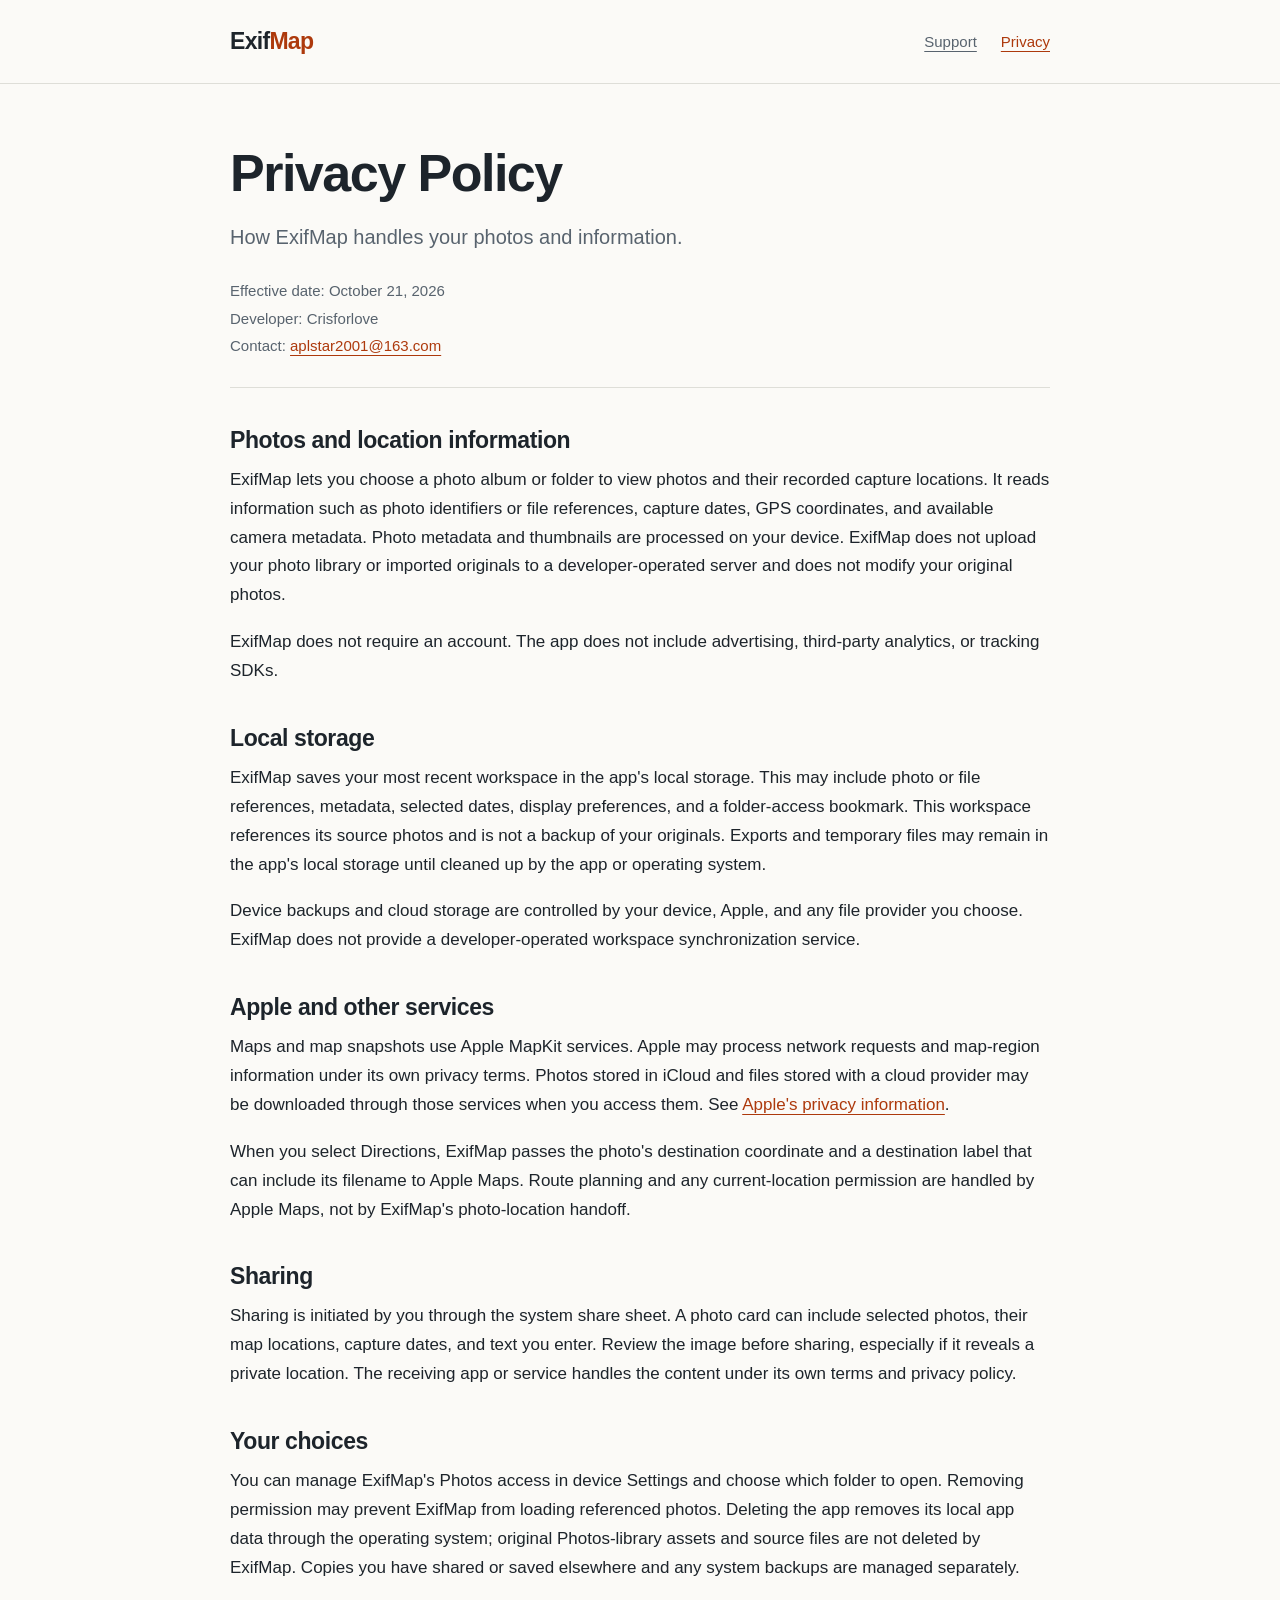
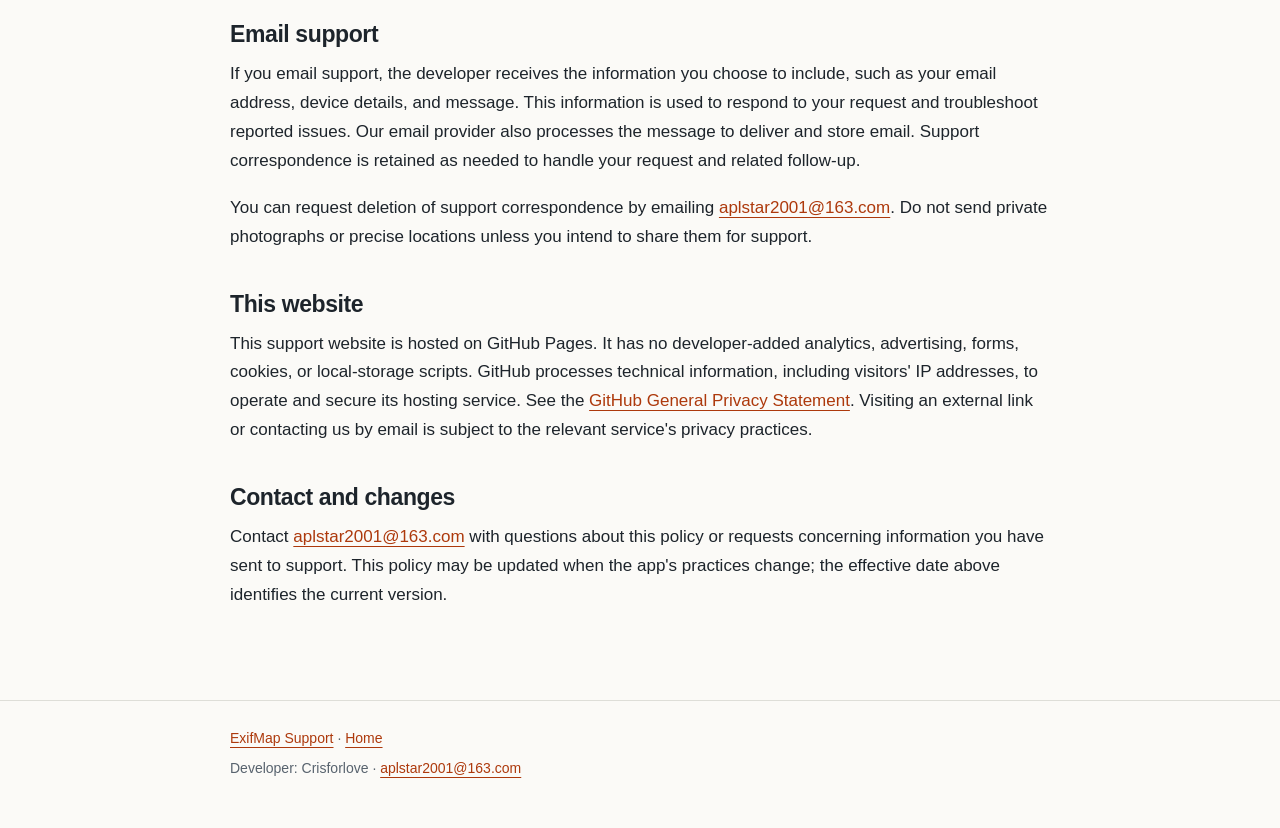
==== privacy.html @ 56ac5228 "添加 ExifMap 英文隐私政策和支持网页" ====
<!doctype html>
<html lang="en">
<head>
    <meta charset="utf-8">
    <meta name="viewport" content="width=device-width, initial-scale=1">
    <meta name="description" content="ExifMap privacy policy: on-device photo processing, local storage, Apple services, sharing, and contact information.">
    <title>Privacy Policy — ExifMap</title>
    <link rel="stylesheet" href="styles.css">
    <link rel="icon" href="favicon.svg" type="image/svg+xml">
</head>
<body>
    <header><nav class="wrap" aria-label="Main navigation"><a class="brand" href="./">Exif<span>Map</span></a><div class="nav-links"><a href="support.html">Support</a><a href="privacy.html" aria-current="page">Privacy</a></div></nav></header>
    <main class="wrap">
        <h1>Privacy Policy</h1>
        <p class="intro">How ExifMap handles your photos and information.</p>
        <div class="meta"><p>Effective date: October 21, 2026</p><p>Developer: Crisforlove</p><p>Contact: <a href="mailto:aplstar2001@163.com">aplstar2001@163.com</a></p></div>

        <h2>Photos and location information</h2>
        <p>ExifMap lets you choose a photo album or folder to view photos and their recorded capture locations. It reads information such as photo identifiers or file references, capture dates, GPS coordinates, and available camera metadata. Photo metadata and thumbnails are processed on your device. ExifMap does not upload your photo library or imported originals to a developer-operated server and does not modify your original photos.</p>
        <p>ExifMap does not require an account. The app does not include advertising, third-party analytics, or tracking SDKs.</p>

        <h2>Local storage</h2>
        <p>ExifMap saves your most recent workspace in the app's local storage. This may include photo or file references, metadata, selected dates, display preferences, and a folder-access bookmark. This workspace references its source photos and is not a backup of your originals. Exports and temporary files may remain in the app's local storage until cleaned up by the app or operating system.</p>
        <p>Device backups and cloud storage are controlled by your device, Apple, and any file provider you choose. ExifMap does not provide a developer-operated workspace synchronization service.</p>

        <h2>Apple and other services</h2>
        <p>Maps and map snapshots use Apple MapKit services. Apple may process network requests and map-region information under its own privacy terms. Photos stored in iCloud and files stored with a cloud provider may be downloaded through those services when you access them. See <a href="https://www.apple.com/legal/privacy/">Apple's privacy information</a>.</p>
        <p>When you select Directions, ExifMap passes the photo's destination coordinate and a destination label that can include its filename to Apple Maps. Route planning and any current-location permission are handled by Apple Maps, not by ExifMap's photo-location handoff.</p>

        <h2>Sharing</h2>
        <p>Sharing is initiated by you through the system share sheet. A photo card can include selected photos, their map locations, capture dates, and text you enter. Review the image before sharing, especially if it reveals a private location. The receiving app or service handles the content under its own terms and privacy policy.</p>

        <h2>Your choices</h2>
        <p>You can manage ExifMap's Photos access in device Settings and choose which folder to open. Removing permission may prevent ExifMap from loading referenced photos. Deleting the app removes its local app data through the operating system; original Photos-library assets and source files are not deleted by ExifMap. Copies you have shared or saved elsewhere and any system backups are managed separately.</p>

        <h2>Email support</h2>
        <p>If you email support, the developer receives the information you choose to include, such as your email address, device details, and message. This information is used to respond to your request and troubleshoot reported issues. Our email provider also processes the message to deliver and store email. Support correspondence is retained as needed to handle your request and related follow-up.</p>
        <p>You can request deletion of support correspondence by emailing <a href="mailto:aplstar2001@163.com">aplstar2001@163.com</a>. Do not send private photographs or precise locations unless you intend to share them for support.</p>

        <h2>This website</h2>
        <p>This support website is hosted on GitHub Pages. It has no developer-added analytics, advertising, forms, cookies, or local-storage scripts. GitHub processes technical information, including visitors' IP addresses, to operate and secure its hosting service. See the <a href="https://docs.github.com/en/site-policy/privacy-policies/github-general-privacy-statement">GitHub General Privacy Statement</a>. Visiting an external link or contacting us by email is subject to the relevant service's privacy practices.</p>

        <h2>Contact and changes</h2>
        <p>Contact <a href="mailto:aplstar2001@163.com">aplstar2001@163.com</a> with questions about this policy or requests concerning information you have sent to support. This policy may be updated when the app's practices change; the effective date above identifies the current version.</p>
    </main>
    <footer><div class="wrap"><p><a href="support.html">ExifMap Support</a> · <a href="./">Home</a></p><p>Developer: Crisforlove · <a href="mailto:aplstar2001@163.com">aplstar2001@163.com</a></p></div></footer>
</body>
</html>
---- styles.css ----
:root { color-scheme: light; --ink: #1d242b; --muted: #58636e; --accent: #ad390c; --paper: #fbfaf7; --line: #deded8; }
* { box-sizing: border-box; }
body { margin: 0; color: var(--ink); background: var(--paper); font-family: -apple-system, BlinkMacSystemFont, "Segoe UI", sans-serif; font-size: 17px; line-height: 1.7; }
a { color: var(--accent); text-underline-offset: 4px; overflow-wrap: anywhere; }
a:hover { text-decoration-thickness: 2px; }
a:focus-visible { outline: 3px solid var(--accent); outline-offset: 5px; border-radius: 2px; }
.wrap { width: min(100% - 48px, 820px); margin-inline: auto; }
header { border-bottom: 1px solid var(--line); }
nav { display: flex; align-items: center; justify-content: space-between; gap: 20px; padding-block: 22px; flex-wrap: wrap; }
.brand { color: var(--ink); font-size: 23px; font-weight: 750; letter-spacing: -.7px; text-decoration: none; }
.brand span { color: var(--accent); }
.nav-links { display: flex; gap: 24px; font-size: 15px; }
.nav-links a { color: var(--muted); }
.nav-links a[aria-current="page"] { color: var(--accent); }
main { padding-block: 60px 72px; min-height: 65vh; }
h1 { margin: 0 0 18px; font-size: clamp(34px, 6vw, 52px); line-height: 1.12; letter-spacing: -1.5px; }
h2 { margin: 38px 0 10px; font-size: 23px; line-height: 1.3; letter-spacing: -.4px; }
p { margin: 0 0 18px; }
.intro { color: var(--muted); font-size: 20px; max-width: 620px; }
.meta { color: var(--muted); font-size: 15px; margin-block: 24px 34px; padding-bottom: 26px; border-bottom: 1px solid var(--line); }
.meta p { margin: 2px 0; }
ul { padding-left: 24px; }
li { margin-block: 8px; }
.home-links { list-style: none; padding: 0; margin-top: 38px; }
.home-links li { padding-block: 22px; border-top: 1px solid var(--line); }
.home-links a { font-size: 22px; font-weight: 650; }
.home-links p { margin: 6px 0 0; color: var(--muted); }
footer { border-top: 1px solid var(--line); color: var(--muted); padding-block: 26px 40px; font-size: 14px; }
footer p { margin-bottom: 7px; }
@media (max-width: 480px) { .wrap { width: calc(100% - 36px); } main { padding-top: 40px; } nav { gap: 12px; } .nav-links { gap: 18px; } }
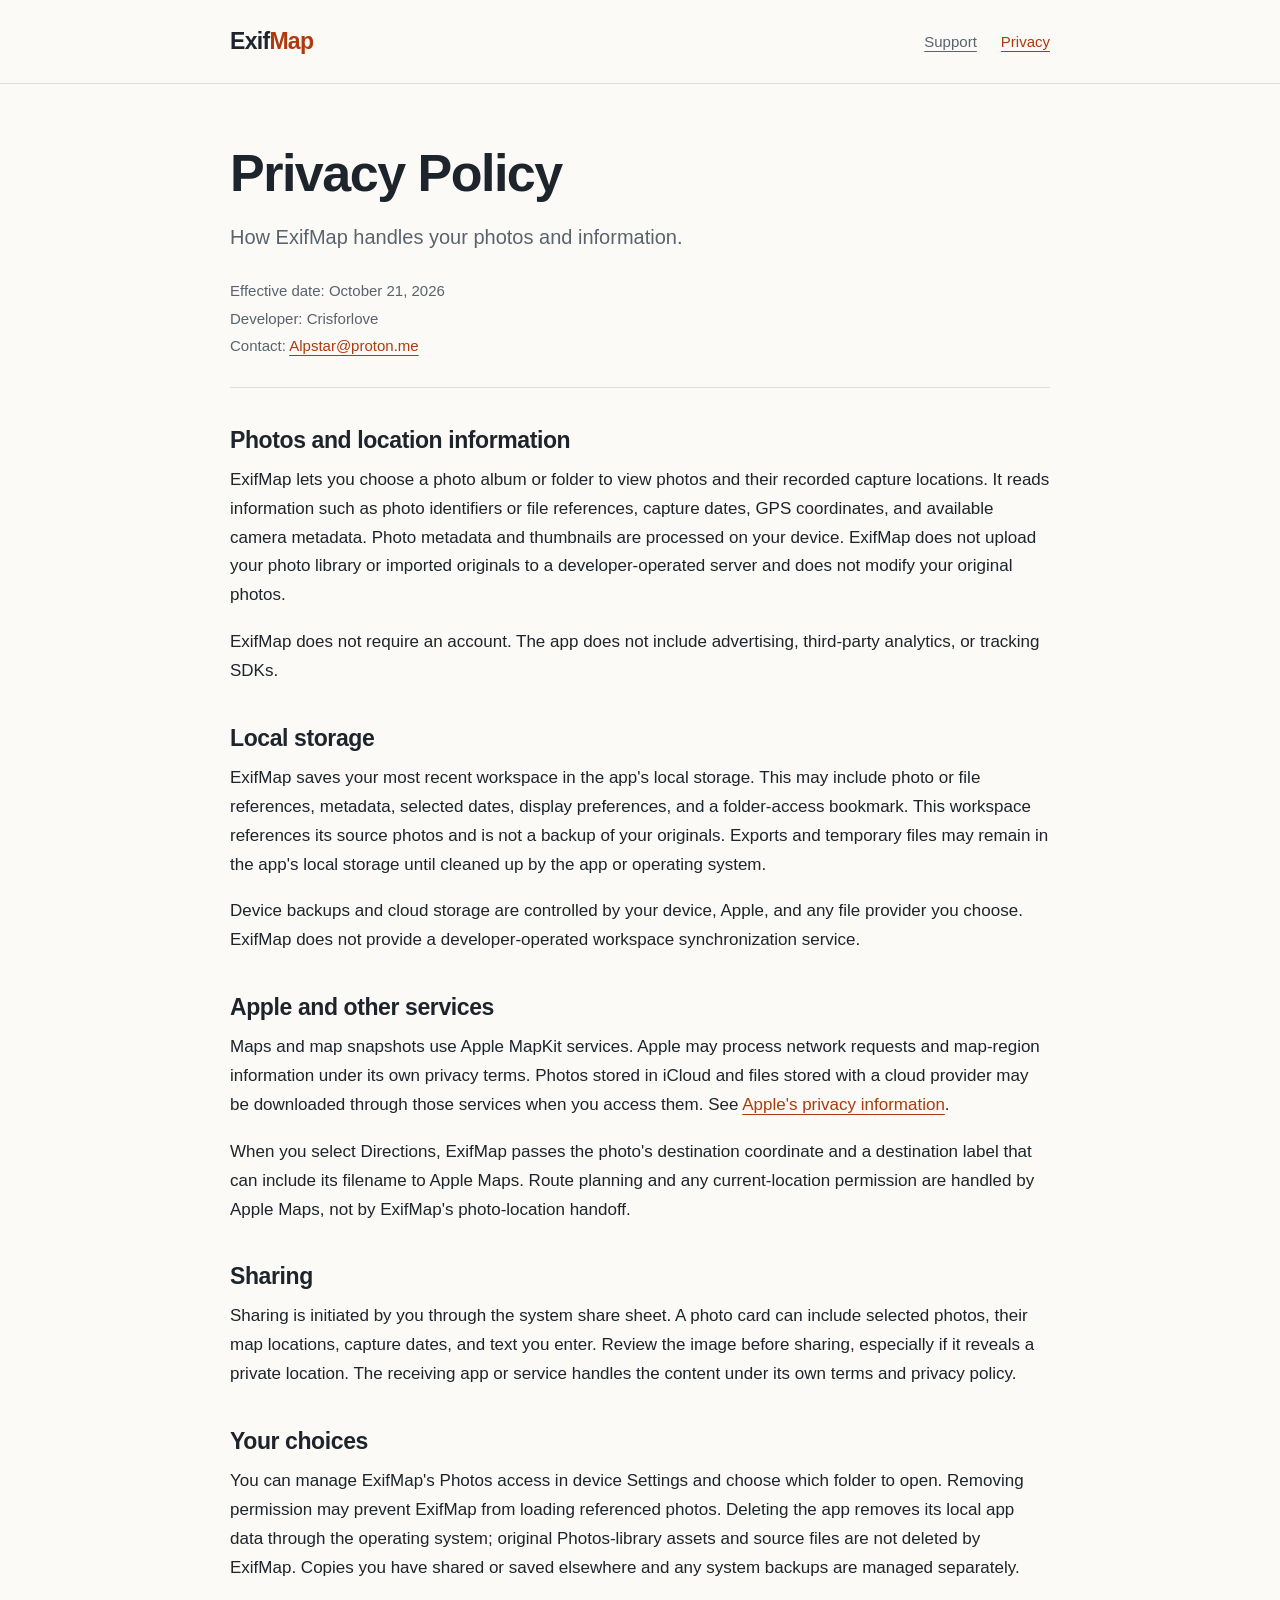
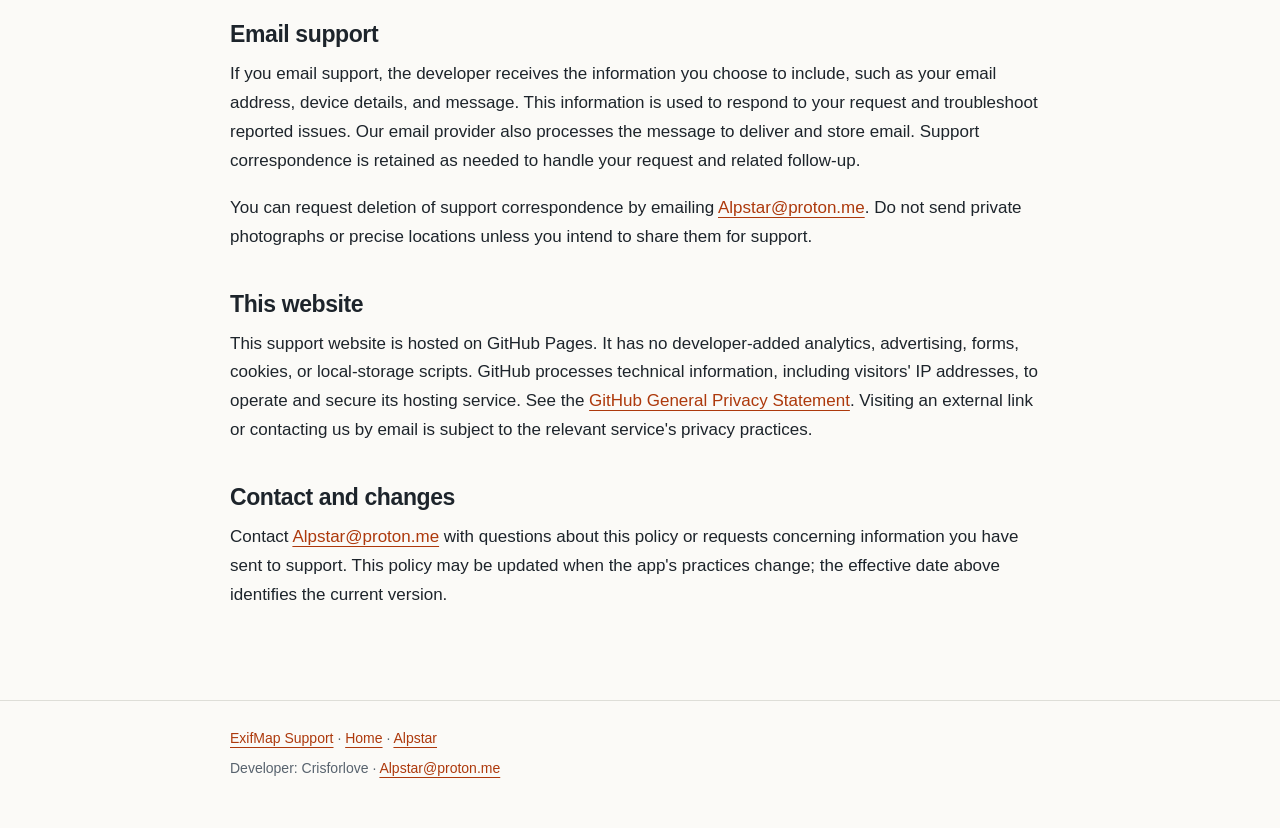
==== commit 7e759c0e: "支持页：联系邮箱改为 Alpstar@proton.me，加入页面描述、图标、App Store 和 Alpstar 链接 Co-Authored-By: Claude Opus 5.5 <norep" ====
--- a/privacy.html
+++ b/privacy.html
@@ -13,7 +13,7 @@
     <main class="wrap">
         <h1>Privacy Policy</h1>
         <p class="intro">How ExifMap handles your photos and information.</p>
-        <div class="meta"><p>Effective date: October 21, 2026</p><p>Developer: Crisforlove</p><p>Contact: <a href="mailto:aplstar2001@163.com">aplstar2001@163.com</a></p></div>
+        <div class="meta"><p>Effective date: October 21, 2026</p><p>Developer: Crisforlove</p><p>Contact: <a href="mailto:Alpstar@proton.me">Alpstar@proton.me</a></p></div>
 
         <h2>Photos and location information</h2>
         <p>ExifMap lets you choose a photo album or folder to view photos and their recorded capture locations. It reads information such as photo identifiers or file references, capture dates, GPS coordinates, and available camera metadata. Photo metadata and thumbnails are processed on your device. ExifMap does not upload your photo library or imported originals to a developer-operated server and does not modify your original photos.</p>
@@ -35,14 +35,14 @@
 
         <h2>Email support</h2>
         <p>If you email support, the developer receives the information you choose to include, such as your email address, device details, and message. This information is used to respond to your request and troubleshoot reported issues. Our email provider also processes the message to deliver and store email. Support correspondence is retained as needed to handle your request and related follow-up.</p>
-        <p>You can request deletion of support correspondence by emailing <a href="mailto:aplstar2001@163.com">aplstar2001@163.com</a>. Do not send private photographs or precise locations unless you intend to share them for support.</p>
+        <p>You can request deletion of support correspondence by emailing <a href="mailto:Alpstar@proton.me">Alpstar@proton.me</a>. Do not send private photographs or precise locations unless you intend to share them for support.</p>
 
         <h2>This website</h2>
         <p>This support website is hosted on GitHub Pages. It has no developer-added analytics, advertising, forms, cookies, or local-storage scripts. GitHub processes technical information, including visitors' IP addresses, to operate and secure its hosting service. See the <a href="https://docs.github.com/en/site-policy/privacy-policies/github-general-privacy-statement">GitHub General Privacy Statement</a>. Visiting an external link or contacting us by email is subject to the relevant service's privacy practices.</p>
 
         <h2>Contact and changes</h2>
-        <p>Contact <a href="mailto:aplstar2001@163.com">aplstar2001@163.com</a> with questions about this policy or requests concerning information you have sent to support. This policy may be updated when the app's practices change; the effective date above identifies the current version.</p>
+        <p>Contact <a href="mailto:Alpstar@proton.me">Alpstar@proton.me</a> with questions about this policy or requests concerning information you have sent to support. This policy may be updated when the app's practices change; the effective date above identifies the current version.</p>
     </main>
-    <footer><div class="wrap"><p><a href="support.html">ExifMap Support</a> · <a href="./">Home</a></p><p>Developer: Crisforlove · <a href="mailto:aplstar2001@163.com">aplstar2001@163.com</a></p></div></footer>
+    <footer><div class="wrap"><p><a href="support.html">ExifMap Support</a> · <a href="./">Home</a> · <a href="https://alpstar.dev">Alpstar</a></p><p>Developer: Crisforlove · <a href="mailto:Alpstar@proton.me">Alpstar@proton.me</a></p></div></footer>
 </body>
 </html>
